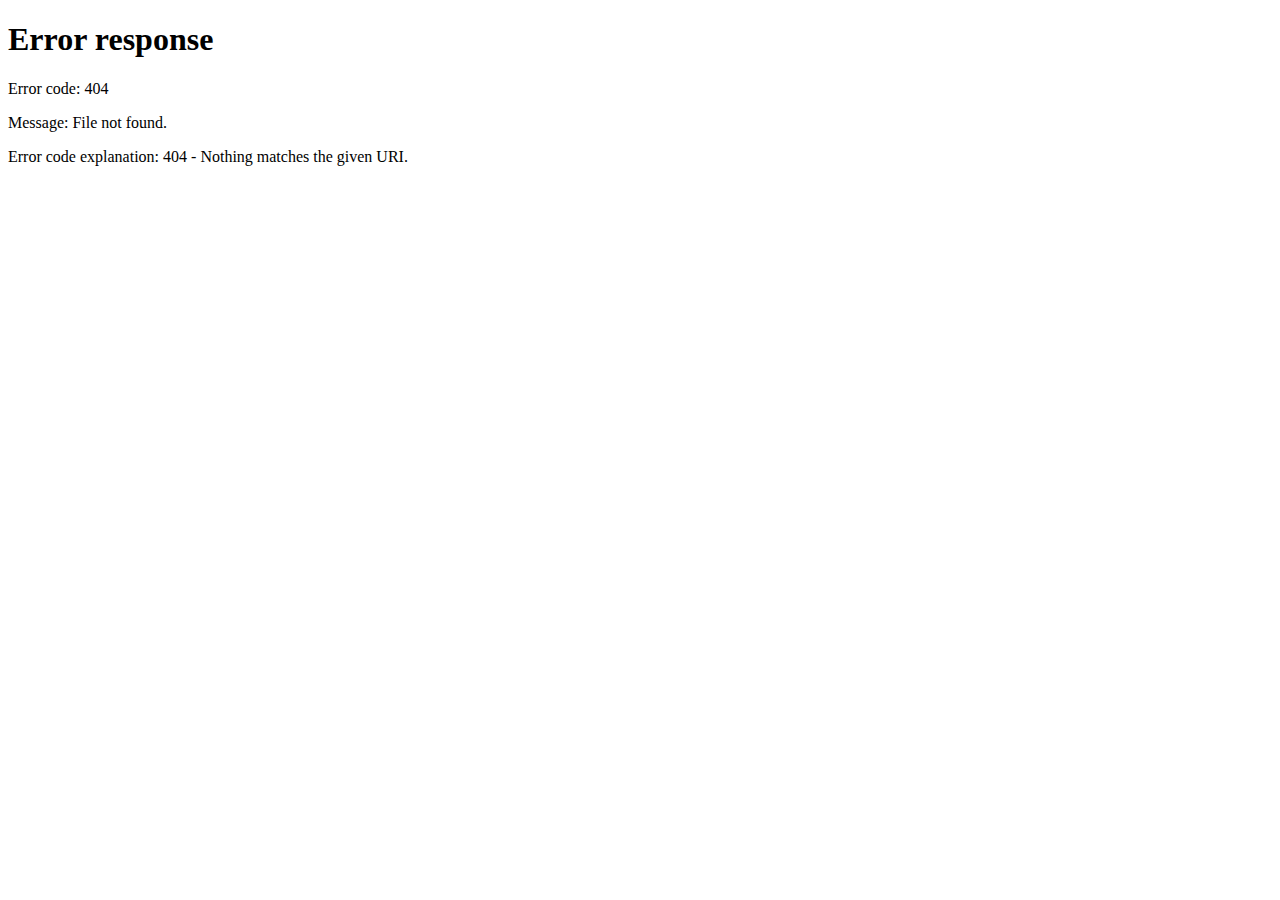
==== index.html @ b56ebe02 "Add files via upload" ====
<!DOCTYPE html>
<html lang="pt_BR">

<head>
<!-- META TAGS -->
<meta charset="utf-8">
<meta http-equiv="X-UA-Compatible" content="IE=edge">
<meta name="viewport" content="width=device-width, initial-scale=1, maximum-scale=1, user-scalable=0"/>
  <meta name="description" content="Não é de hoje que nós da Fiesp, do Ciesp, do Sesi e do Senai de São Paulo, reconhecemos que, sem um compromisso de todos com o desenvolvimento sustentável, comprometeremos não apenas a competitividade da nossa indústria e o crescimento econômico, mas principalmente o futuro do planeta.">
  <meta name="author" content="Fiesp">

<link rel="canonical" href="http://economiacircular.fiesp.com.br" />

<!-- Código do Google Analytics -->
    <script>
      (function(i,s,o,g,r,a,m){i['GoogleAnalyticsObject']=r;i[r]=i[r]||function(){
      (i[r].q=i[r].q||[]).push(arguments)},i[r].l=1*new Date();a=s.createElement(o),
      m=s.getElementsByTagName(o)[0];a.async=1;a.src=g;m.parentNode.insertBefore(a,m)
      })(window,document,'script','https://www.google-analytics.com/analytics.js','ga');
     
      ga('create', 'UA-20287553-8', 'auto');
      ga('send', 'pageview');
    </script>

<title>Economia Circular</title>

</head>
<body>
<script type="text/javascript">
	window.location="pt/index.html";
</script>
</body>
</html>
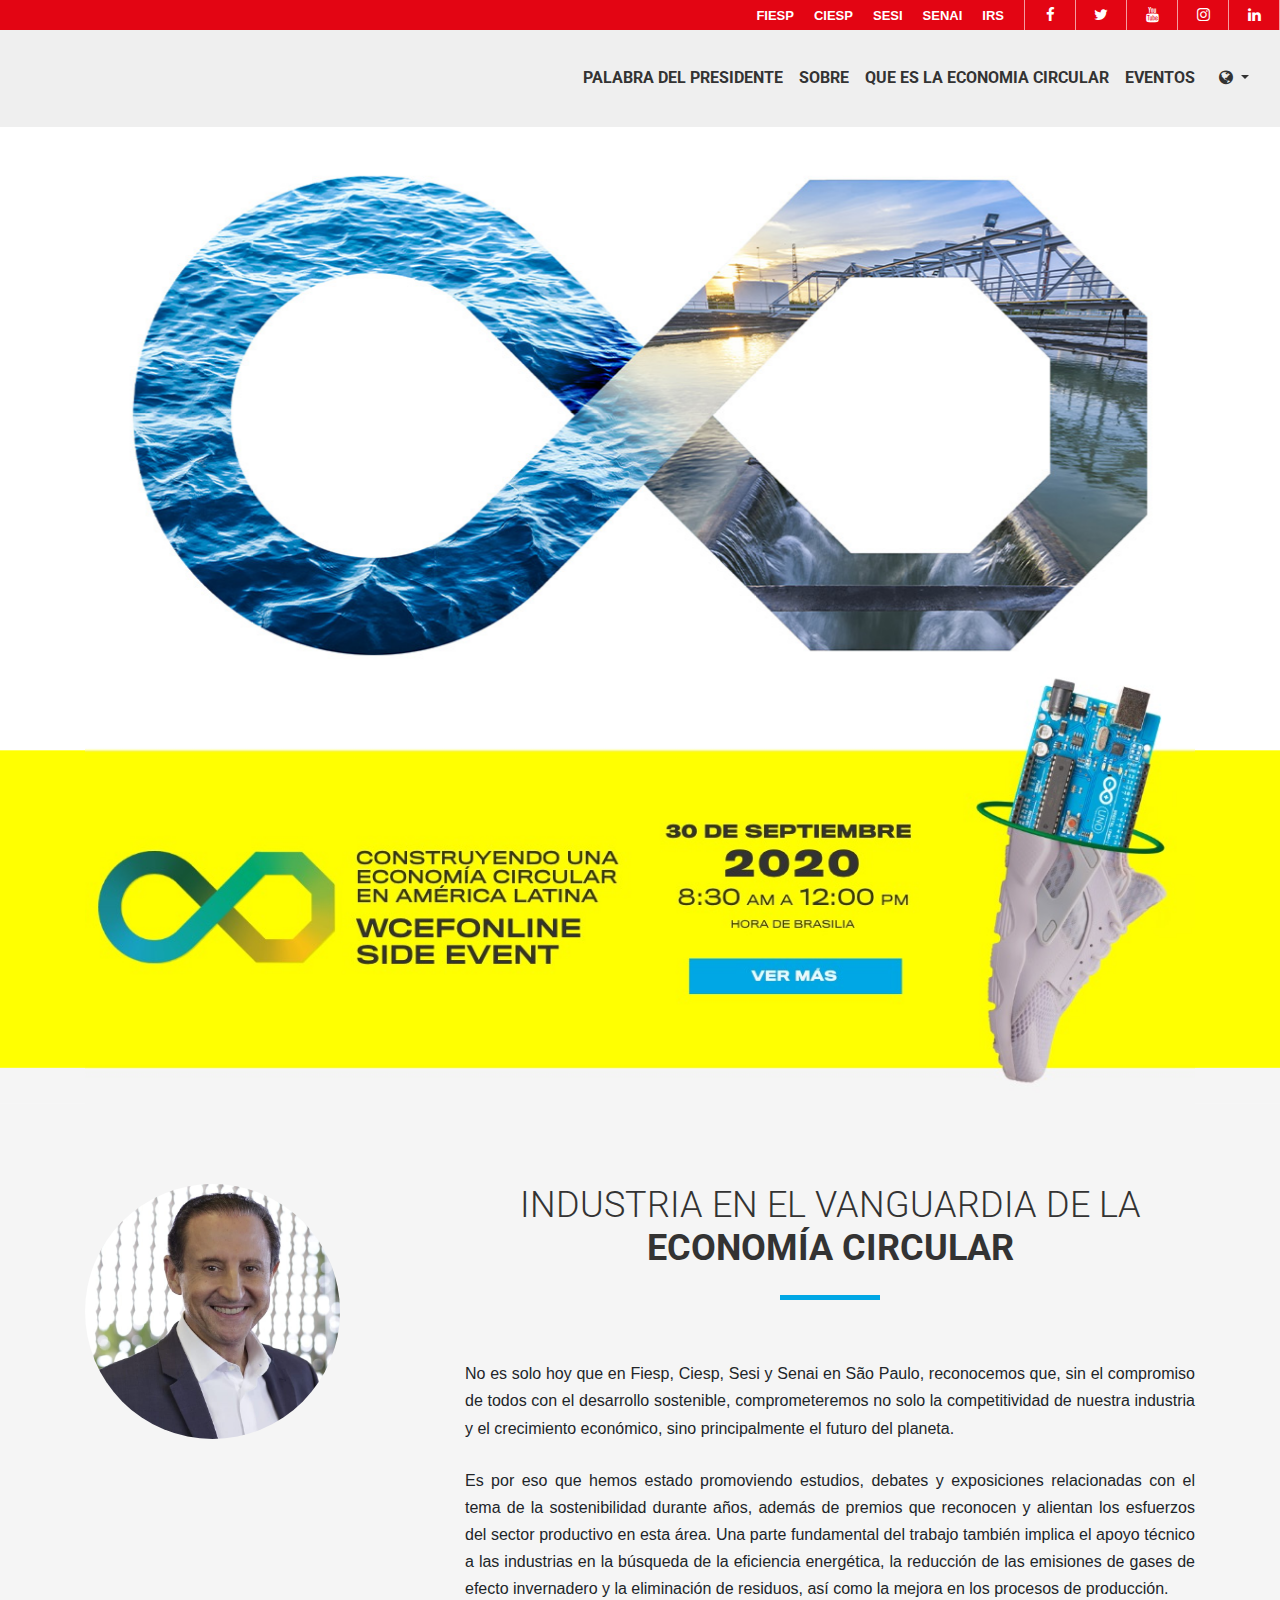
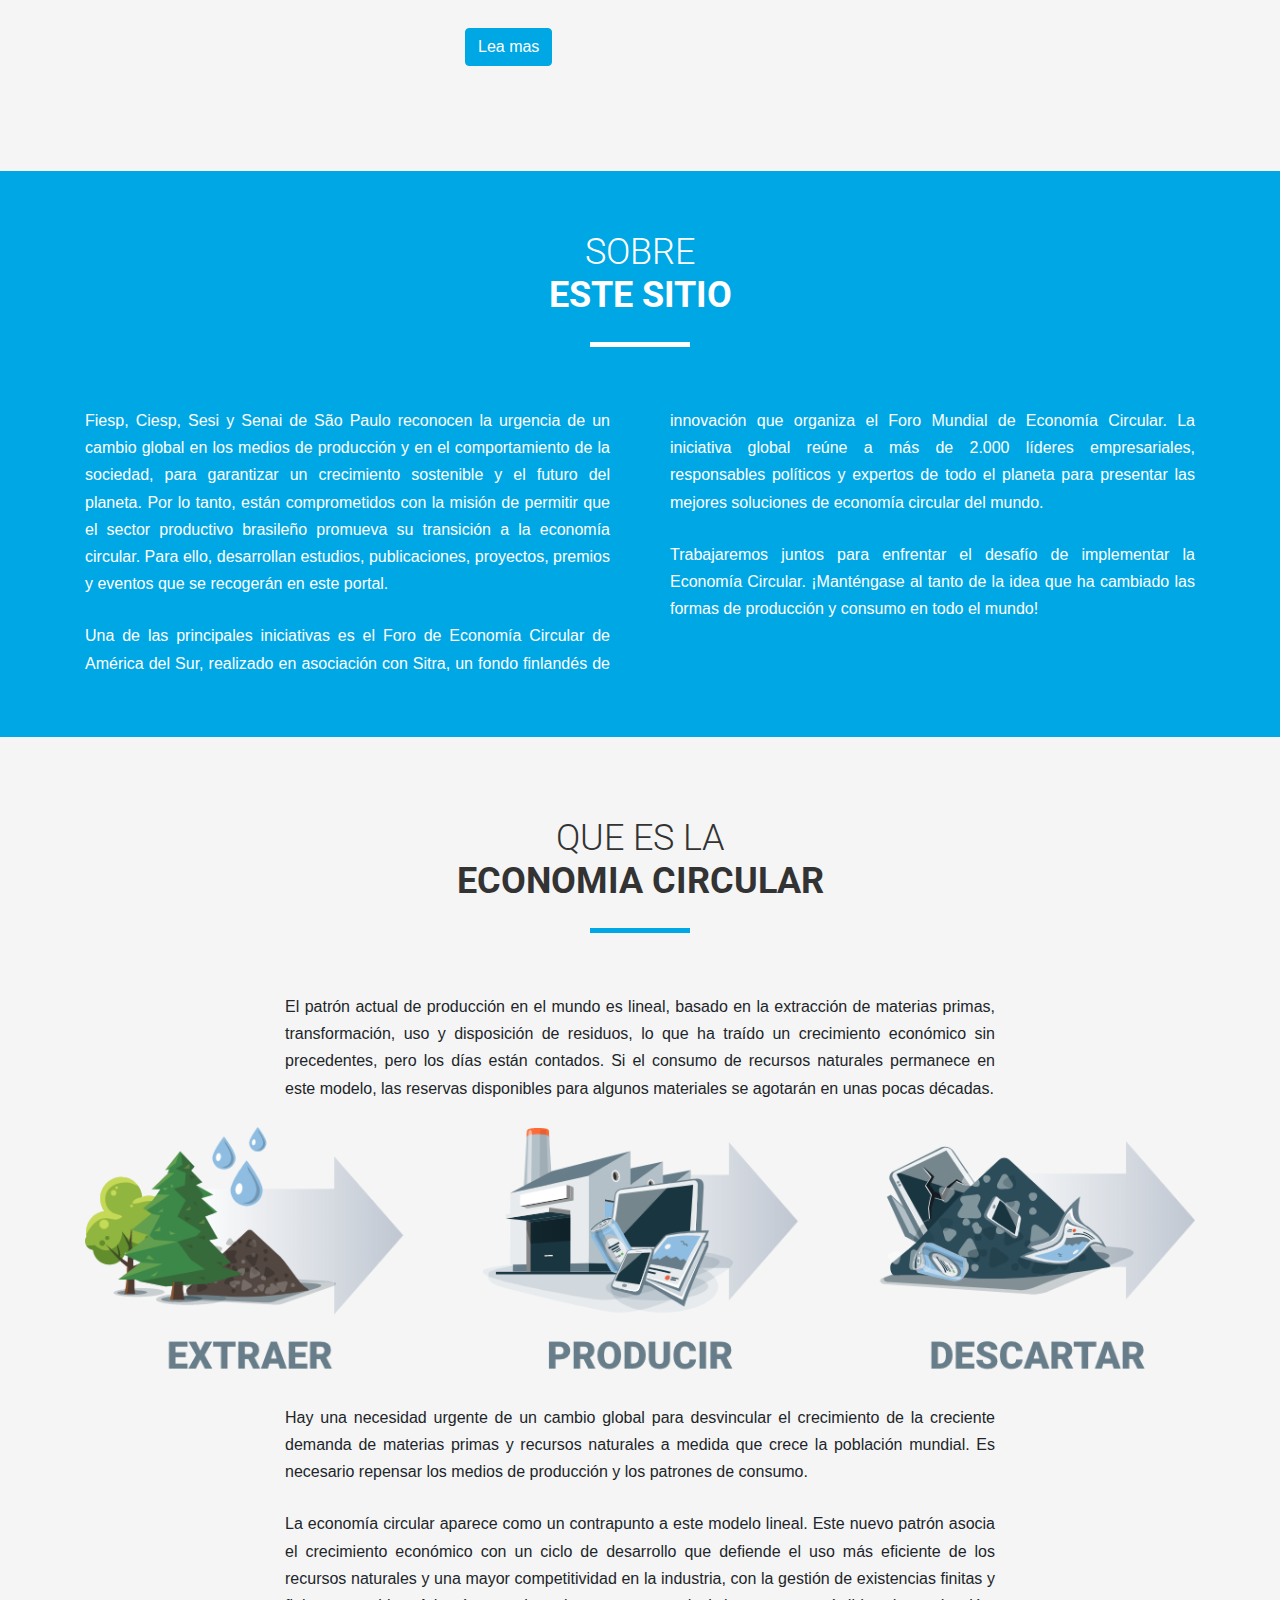
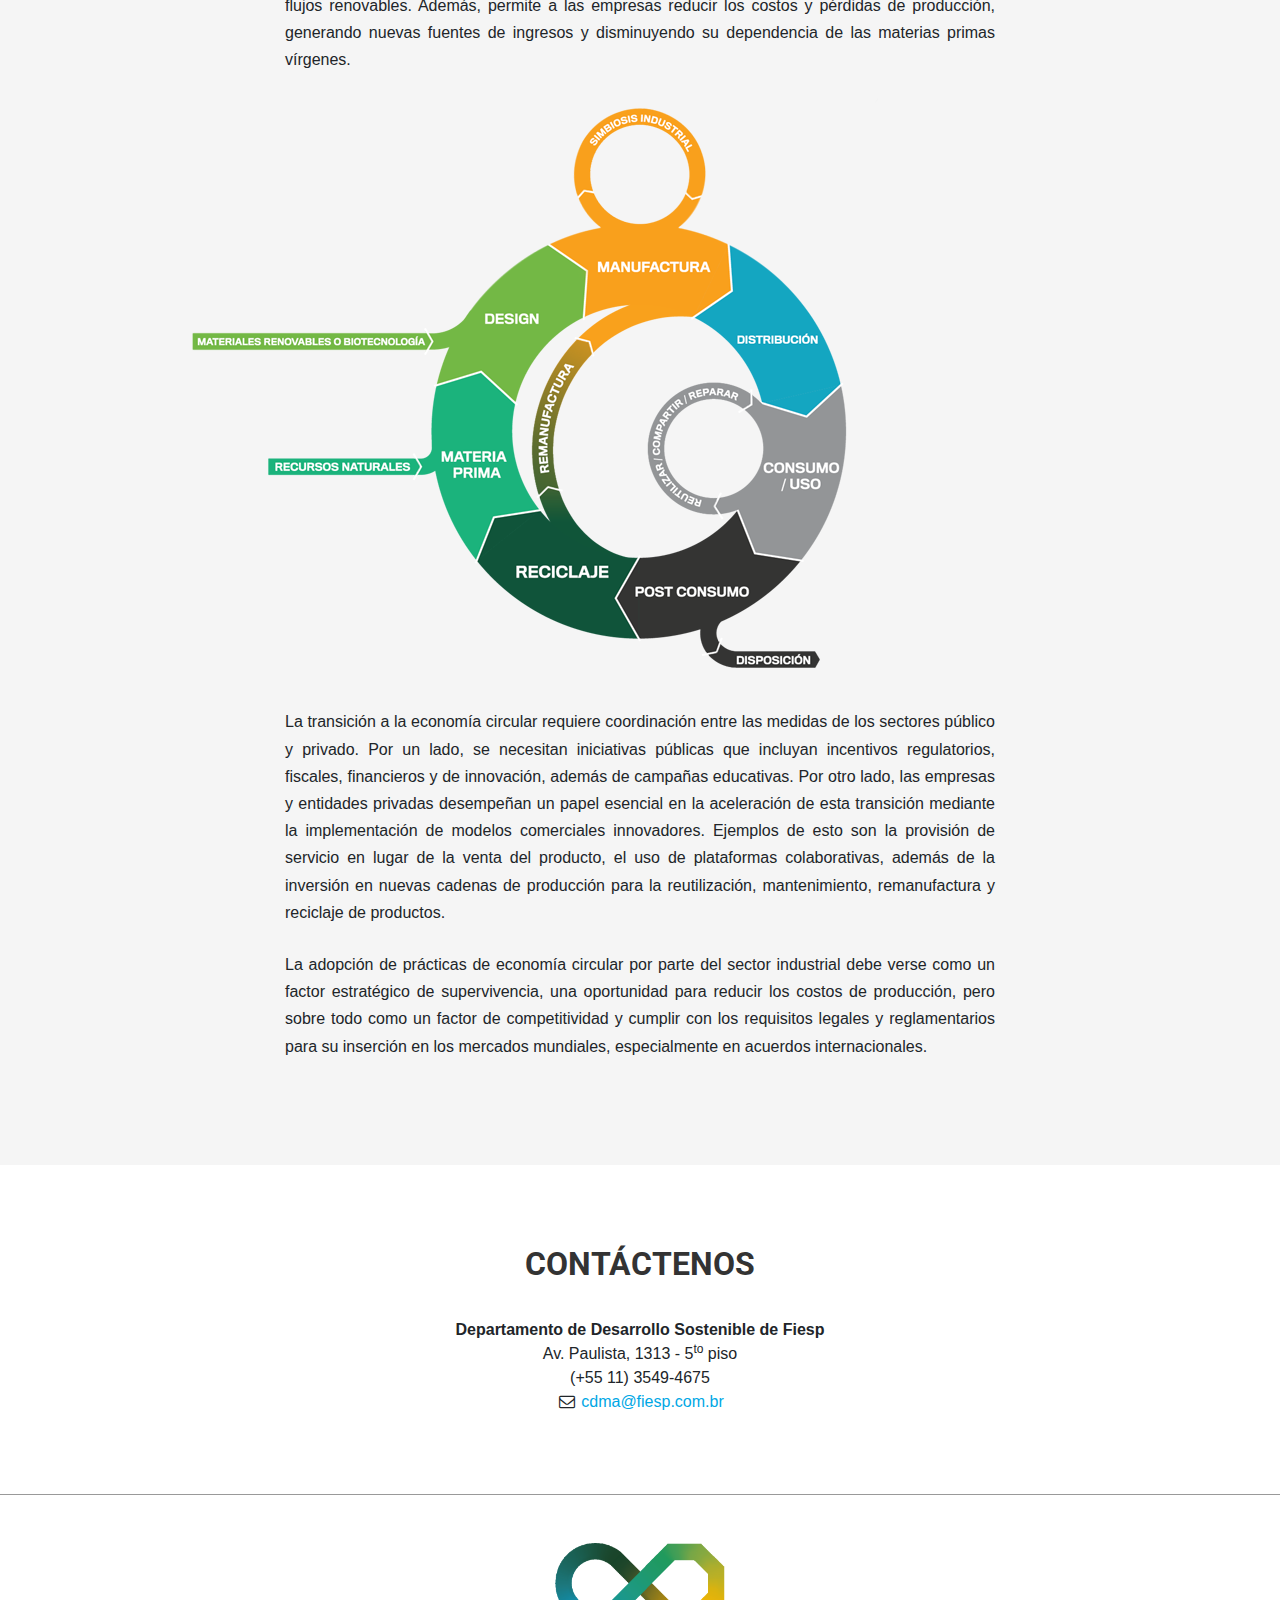
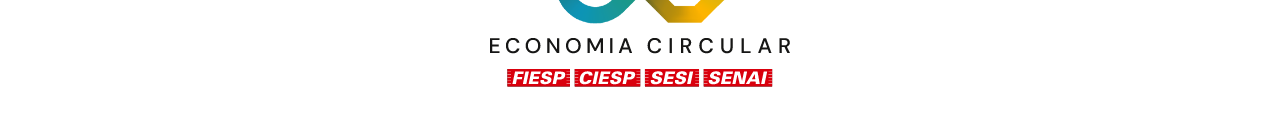
==== commit 418a2a0e: "Add files via upload" ====
--- a/index.html
+++ b/index.html
@@ -1,33 +1,379 @@
-<!DOCTYPE html>
-<html lang="pt_BR">
-
-<head>
-<!-- META TAGS -->
-<meta charset="utf-8">
-<meta http-equiv="X-UA-Compatible" content="IE=edge">
-<meta name="viewport" content="width=device-width, initial-scale=1, maximum-scale=1, user-scalable=0"/>
-  <meta name="description" content="Não é de hoje que nós da Fiesp, do Ciesp, do Sesi e do Senai de São Paulo, reconhecemos que, sem um compromisso de todos com o desenvolvimento sustentável, comprometeremos não apenas a competitividade da nossa indústria e o crescimento econômico, mas principalmente o futuro do planeta.">
-  <meta name="author" content="Fiesp">
-
-<link rel="canonical" href="http://economiacircular.fiesp.com.br" />
-
-<!-- Código do Google Analytics -->
-    <script>
-      (function(i,s,o,g,r,a,m){i['GoogleAnalyticsObject']=r;i[r]=i[r]||function(){
-      (i[r].q=i[r].q||[]).push(arguments)},i[r].l=1*new Date();a=s.createElement(o),
-      m=s.getElementsByTagName(o)[0];a.async=1;a.src=g;m.parentNode.insertBefore(a,m)
-      })(window,document,'script','https://www.google-analytics.com/analytics.js','ga');
-     
-      ga('create', 'UA-20287553-8', 'auto');
-      ga('send', 'pageview');
-    </script>
-
-<title>Economia Circular</title>
-
-</head>
-<body>
-<script type="text/javascript">
-	window.location="pt/index.html";
-</script>
-</body>
-</html>
+<!DOCTYPE html>
+<html lang="pt-br">
+
+<head>
+
+  <meta charset="utf-8">
+  <meta name="viewport" content="width=device-width, initial-scale=1, shrink-to-fit=no">
+  <meta name="description" content="Não é de hoje que nós da Fiesp, do Ciesp, do Sesi e do Senai de São Paulo, reconhecemos que, sem um compromisso de todos com o desenvolvimento sustentável, comprometeremos não apenas a competitividade da nossa indústria e o crescimento econômico, mas principalmente o futuro do planeta.">
+  <meta name="author" content="Fiesp">
+
+
+  <!-- ../favico -->
+  <link rel="apple-touch-icon" sizes="57x57" href="../favico/apple-icon-57x57.png">
+  <link rel="apple-touch-icon" sizes="60x60" href="../favico/apple-icon-60x60.png">
+  <link rel="apple-touch-icon" sizes="72x72" href="../favico/apple-icon-72x72.png">
+  <link rel="apple-touch-icon" sizes="76x76" href="../favico/apple-icon-76x76.png">
+  <link rel="apple-touch-icon" sizes="114x114" href="../favico/apple-icon-114x114.png">
+  <link rel="apple-touch-icon" sizes="120x120" href="../favico/apple-icon-120x120.png">
+  <link rel="apple-touch-icon" sizes="144x144" href="../favico/apple-icon-144x144.png">
+  <link rel="apple-touch-icon" sizes="152x152" href="../favico/apple-icon-152x152.png">
+  <link rel="apple-touch-icon" sizes="180x180" href="../favico/apple-icon-180x180.png">
+  <link rel="icon" type="image/png" sizes="192x192"  href="../favico/android-icon-192x192.png">
+  <link rel="icon" type="image/png" sizes="32x32" href="../favico/../favicon-32x32.png">
+  <link rel="icon" type="image/png" sizes="96x96" href="../favico/../favicon-96x96.png">
+  <link rel="icon" type="image/png" sizes="16x16" href="../favico/../favicon-16x16.png">
+  <link rel="manifest" href="../favico/manifest.json">
+  <meta name="msapplication-TileColor" content="#00A7E5">
+  <meta name="msapplication-TileImage" content="../favico/ms-icon-144x144.png">
+  <meta name="theme-color" content="#00A7E5">
+  <link rel="canonical" href="http://economiacircular.fiesp.com.br" />
+
+  
+
+  <!-- FACEBOOK METAS -->
+  <meta property="og:locale" content="pt_br" />
+  <meta property="og:type" content="website" />
+  <meta property="og:title" content="Economia Circular" />
+  <meta property="og:description" content="Não é de hoje que nós da Fiesp, do Ciesp, do Sesi e do Senai de São Paulo, reconhecemos que, sem um compromisso de todos com o desenvolvimento sustentável, comprometeremos não apenas a competitividade da nossa indústria e o crescimento econômico, mas principalmente o futuro do planeta." />
+  <meta property="og:url" content="http://economiacircular.fiesp.com.br" />
+  <meta property="og:site_name" content="Economia Circular" />
+  <meta property="og:image" content="http://economiacircular.fiesp.com.br/images/card-fb-forum-Economia-Circular.png" /><!-- COLOCAR IMAGEM PARA O FACEBOOK SHARE -->
+
+
+
+
+  <title>Economia Circular</title>
+
+  <!-- Bootstrap core CSS -->
+  <link href="../css/bootstrap.min.css" rel="stylesheet">
+
+  <!-- Custom styles for this template -->
+  <link href="../css/navegacao-portais.css" rel="stylesheet">
+  <link href="css/custom.css" rel="stylesheet">
+  <link href="https://cdnjs.cloudflare.com/ajax/libs/font-awesome/4.7.0/css/font-awesome.css" rel="stylesheet" >
+
+  <!-- Código do Google Analytics -->
+    <script>
+      (function(i,s,o,g,r,a,m){i['GoogleAnalyticsObject']=r;i[r]=i[r]||function(){
+      (i[r].q=i[r].q||[]).push(arguments)},i[r].l=1*new Date();a=s.createElement(o),
+      m=s.getElementsByTagName(o)[0];a.async=1;a.src=g;m.parentNode.insertBefore(a,m)
+      })(window,document,'script','https://www.google-analytics.com/analytics.js','ga');
+     
+      ga('create', 'UA-20287553-8', 'auto');
+      ga('send', 'pageview');
+    </script>
+
+    <style>
+      /* The Modal (background) */
+.subscribe-mmodal {
+    opacity: 0;
+    visibility: hidden;
+    display: flex;
+    position: fixed;
+    z-index: 100000;
+    left: 0;
+    top: 0;
+    width: 100%;
+    height: 100%;
+    overflow: auto;
+    transition: all 500ms ease-in-out;
+    background-color: rgba(0,0,0,0.7);
+}
+
+/* Modal Content/Box */
+.subscribe-mmodal-content {
+    margin: auto;
+    background-color: #ffcc00;
+    padding: 100px 20px;
+    width: 90%; /* Could be more or less, depending on screen size */
+    text-align: center
+}
+
+/* The Close Button */
+.subscribe-mmodal-close {
+    color: #333;
+    float: right;
+    font-size: 44px;
+    font-weight: bold;
+    margin-top: -100px;
+}
+
+.subscribe-mmodal-close:hover,
+.subscribe-mmodal-close:focus {
+    color: black;
+    text-decoration: none;
+    cursor: pointer;
+}
+
+.subscribe-mmodal.is-active{
+  visibility: visible;
+  opacity: 1;
+}
+    </style>
+</head>
+
+<body id="page-top">
+
+  <!-- The Modal -->
+<div class="subscribe-mmodal">
+
+  <!-- Modal content -->
+  <div class="subscribe-mmodal-content">
+    <span class="subscribe-mmodal-close">&times;</span>
+    <div class="col-10 offset-1">
+      <h1 class="h3">
+              <strong>FORUM SUL-AMERICANO de Economia Circular está suspenso.</strong> <br>Ainda não há previsão de nova data para acontecer.
+      </h1>
+    </div>
+  </div>
+
+</div>
+
+  <section id="navegacao" class="navegacao-portais fiesp">
+        <div class="container-fluid">
+            <div>
+                <ul class="pull-right">
+                    <li class="Fiesp"><a href="http://www.fiesp.com.br/" target="_blank" rel="external" title="link para acessar o site da Fiesp">Fiesp</a></li>
+                    <li class="ciesp"><a href="http://www.ciesp.com.br/" target="_blank" rel="external" title="link para acessar o site do CIESP">CIESP</a></li>
+                    <li class="sesi"><a href="http://www.sesisp.org.br" target="_blank" rel="external" title="link para acessar o site do SESI São Paulo">SESI</a></li>
+                    <li class="senai"><a href="http://www.sp.senai.br" target="_blank" rel="external" title="link para acessar o site do SENAI São Paulo">SENAI</a></li>
+                    <li class="irs"><a href="http://www.fiesp.com.br/instituto-roberto-simonsen-irs" target="_blank" title="link para acessar o site do IRS">IRS</a></li>
+                    <li class="midias-sociais facebook"><a rel="external" target="_blank" href="http://www.facebook.com/Fiesp" class="fa fa-facebook" title="link para acessar a pagina da Fiesp no facebook"><strong>facebook</strong></a></li>
+                    <li class="midias-sociais twitter"><a rel="external" target="_blank" href="https://twitter.com/#!/Fiesp" class="fa fa-twitter" title="link para acessar a pagina da Fiesp no twitter"><strong>twitter</strong></a></li>
+                    <li class="midias-sociais youtube"><a rel="external" target="_blank" href="http://www.youtube.com/user/Fiesponline" class="fa fa-youtube" title="link para acessar o canal da Fiesp no youtube"><strong>youtube</strong></a></li>
+                    <li class="midias-sociais instagram"><a rel="external" target="_blank" href="http://www.instagram.com/instaFiesp" class="fa fa-instagram" title="link para acessar a pagina da Fiesp no instagram"><strong>instagram</strong></a></li>
+                    <li class="midias-sociais linkedin"><a rel="external" target="_blank" href="https://www.linkedin.com/company/Fiesp" class="fa fa-linkedin" title="link para acessar a pagina da Fiesp no linkedin"><strong>linkedin</strong></a></li>
+                </ul>
+            </div>
+        </div>
+    </section> 
+    <!-- FIM BARRA FIESP -->
+  <!-- Navigation -->
+  <nav class="navbar navbar-expand-lg navbar-light bg-light fixed-top " id="mainNav">
+    <div class="container-fluid">
+      <a id="logo" class="js-scroll-trigger main my-3" href="#page-top"></a>
+
+
+      <button class="navbar-toggler" type="button" data-toggle="collapse" data-target="#navbarResponsive" aria-controls="navbarResponsive" aria-expanded="false" aria-label="Toggle navigation">
+        <span class="navbar-toggler-icon"></span>
+      </button>
+      <div class="collapse navbar-collapse" id="navbarResponsive">
+        <ul class="navbar-nav ml-auto">
+          
+          <li class="nav-item px-2">
+            <a class="nav-link js-scroll-trigger" href="#presidente">PALABRA DEL PRESIDENTE</a>
+          </li>
+          <li class="nav-item px-2">
+            <a class="nav-link js-scroll-trigger" href="#sobre">SOBRE</a>
+          </li>
+          <li class="nav-item px-2">
+            <a class="nav-link js-scroll-trigger" href="#economia-circular">QUE ES LA ECONOMIA CIRCULAR</a>
+          </li>
+          
+          <li class="nav-item  px-2">
+            <a class="nav-link js-scroll-trigger" href="forum-sul-americano-2020.html">EVENTOS</a>
+          </li>
+          <li class="nav-item dropdown ml-3">
+            <a class="nav-link dropdown-toggle" href="#" id="navbarDropdown" role="button" data-toggle="dropdown" aria-haspopup="true" aria-expanded="false">
+              <i class="fa fa-globe" aria-hidden="true"></i> 
+            </a>
+            <div class="dropdown-menu" style="right: 0px !important; left: initial !important;" aria-labelledby="navbarDropdown">
+              <a class="dropdown-item text-right" href="../pt/index.html">Português <img src="images/pt.gif" alt="Lingua Portuguesa"></a>
+              <a class="dropdown-item text-right" href="../en/index.html">English <img src="images/en.gif" alt="English language"></a>
+              <a class="dropdown-item text-right" href="../es/index.html">Español <img src="images/es.gif" alt="Lengua Española"></a>
+            </div>
+          </li>
+        </ul>
+      </div>
+    </div>
+  </nav>
+
+  <header class="text-center">
+    <div class="cards">
+      <div class="cards__container">
+        <div class="cards__front card-1"></div>
+        <div class="cards__back card-2"></div>
+      </div>
+    </div>
+  </header>
+
+  <section id="banner" class="p-0 m-0">
+    <div class="container">
+      <div class="row">
+        <div class="col text-center">
+        <a href="forum-sul-americano-2020.html"><img src="images/banner-forum-sul-americano-2020.jpg" class="img-fluid d-none d-md-block" alt=""> <img src="images/banner-mobile-forum-sul-americano-2020.jpg" class="img-fluid d-inline d-md-none mt-5" alt=""></a>
+        </div>
+      </div>
+    </div>
+  </section>
+
+
+  <section id="presidente" class="section-with-bg">
+    <div class="container">
+      <div class="row">
+        <div class="col-4 col-sm-3 col-lg-3  text-center">
+          <img src="images/paulo-skaf.jpg" class="rounded-circle img-fluid" alt="">
+        </div>
+        
+        <div class="col-sm-9 col-lg-8 offset-lg-1 text-justify">
+          <div class="section-header ">
+            <h2>INDUSTRIA EN EL VANGUARDIA DE LA 
+              <br><strong>ECONOMÍA CIRCULAR</strong>
+            </h2>
+          </div> 
+
+          <p>No es solo hoy que en Fiesp, Ciesp, Sesi y Senai en São Paulo, reconocemos que, sin el compromiso de todos con el desarrollo sostenible, comprometeremos no solo la competitividad de nuestra industria y el crecimiento económico, sino principalmente el futuro del planeta. </p>
+
+          <p>
+            Es por eso que hemos estado promoviendo estudios, debates y exposiciones relacionadas con el tema de la sostenibilidad durante años, además de premios que reconocen y alientan los esfuerzos del sector productivo en esta área. Una parte fundamental del trabajo también implica el apoyo técnico a las industrias en la búsqueda de la eficiencia energética, la reducción de las emisiones de gases de efecto invernadero y la eliminación de residuos, así como la mejora en los procesos de producción. 
+          </p>
+
+          <div class="collapse " id="collapseExample">
+            <p class="text-justify">
+            Así, el reciclaje, la logística inversa, la economía baja en carbono, entre otros, son aspectos en los que ya somos protagonistas y que la industria brasileña ya practica con éxito. Sin embargo, es hora de dar el siguiente paso, es decir, ayudar a nuestro sector productivo a estar a la vanguardia del desafío actual, que es la economía circular. 
+            </p>
+
+            <p>El modelo lineal, es decir, el que comienza con la extracción de materia prima, pasa por su transformación y uso, y termina con la eliminación de residuos, se está agotando. La economía circular es la alternativa para este modelo, ya que está inspirado en lo que siempre ha prevalecido en la naturaleza, es decir, que nada se pierde, todo se transforma. Por lo tanto, desde esta perspectiva, la elección de la materia prima, el proceso de producción, el envasado, el transporte, la reutilización de lo que se descartaría, en resumen, se revisa todo el ciclo no solo para preservar el medio ambiente, sino también para crear un sistema de producción regenerativa. </p>
+
+            <p>Es en base a este espíritu que lanzamos este portal de Economía Circular. Reunir todas las iniciativas de la industria y sus entidades en un solo lugar para promover esta revolución, como el Foro Sudamericano sobre Economía Circular 2020, entre otros eventos, cursos y publicaciones. </p>
+
+            <p>Así, a través de estas y muchas otras acciones, Fiesp, Ciesp, Sesi y Senai promueven la inserción definitiva de la industria en este cambio de paradigma, lo que nos permitirá enfrentar los complejos desafíos de las próximas décadas. Haremos esto pensando no solo en el éxito del sector productivo, sino también en el futuro del planeta.</p>
+            <p>
+              <strong>Paulo Skaf</strong><br>
+              Presidente de Fiesp, Ciesp, Sesi y Senai
+            </p>
+
+          </div>
+
+          <p><a class="btn btn-primary viewMore" role="button" href="#collapseExample"
+            aria-expanded="false" aria-controls="collapseExample" data-toggle="collapse"> </a></p>
+          </div>
+
+        </div>
+      </div>
+    </div>
+  </section>
+
+  <!-- SOBRE -->
+  <section id="sobre" class="section-with-blue">
+    <div class="container">
+      <div class="row">
+        <div class="col-12">
+          <div class="section-header-dark">
+            <h2>Sobre <br>
+              <strong> este SITIO</strong>
+            </h2>
+          </div>
+
+          <div class="colunas text-justify">
+            <p>Fiesp, Ciesp, Sesi y Senai de São Paulo reconocen la urgencia de un cambio global en los medios de producción y en el comportamiento de la sociedad, para garantizar un crecimiento sostenible y el futuro del planeta. Por lo tanto, están comprometidos con la misión de permitir que el sector productivo brasileño promueva su transición a la economía circular. Para ello, desarrollan estudios, publicaciones, proyectos, premios y eventos que se recogerán en este portal. </p>
+
+            <p>Una de las principales iniciativas es el Foro de Economía Circular de América del Sur, realizado en asociación con Sitra, un fondo finlandés de innovación que organiza el Foro Mundial de Economía Circular. La iniciativa global reúne a más de 2.000 líderes empresariales, responsables políticos y expertos de todo el planeta para presentar las mejores soluciones de economía circular del mundo.</p>
+
+            <p>Trabajaremos juntos para enfrentar el desafío de implementar la Economía Circular. ¡Manténgase al tanto de la idea que ha cambiado las formas de producción y consumo en todo el mundo!</p>
+          </div>
+
+        </div>
+
+      </div>
+    </div>
+  </section>
+
+    <!-- SOBRE -->
+  <section id="economia-circular" class="section-with-bg">
+    <div class="container">
+      <div class="row">
+        <div class="col-12">
+          <div class="section-header">
+            <h2>QUE ES LA  <br>
+              <strong>ECONOMIA CIRCULAR</strong>
+            </h2>
+          </div>
+
+          <div class="col-md-8 offset-md-2 text-justify">
+            <p>El patrón actual de producción en el mundo es lineal, basado en la extracción de materias primas, transformación, uso y disposición de residuos, lo que ha traído un crecimiento económico sin precedentes, pero los días están contados. Si el consumo de recursos naturales permanece en este modelo, las reservas disponibles para algunos materiales se agotarán en unas pocas décadas.</p>
+          </div>
+
+            <p class="text-center"><img src="images/fluxo-economia-linear.png" alt="Fluxo economia linear" class="img-fluid"></p>
+
+            <div class="col-md-8 offset-md-2 text-justify">
+
+            <p>Hay una necesidad urgente de un cambio global para desvincular el crecimiento de la creciente demanda de materias primas y recursos naturales a medida que crece la población mundial. Es necesario repensar los medios de producción y los patrones de consumo.</p>
+
+            <p>La economía circular aparece como un contrapunto a este modelo lineal. Este nuevo patrón asocia el crecimiento económico con un ciclo de desarrollo que defiende el uso más eficiente de los recursos naturales y una mayor competitividad en la industria, con la gestión de existencias finitas y flujos renovables. Además, permite a las empresas reducir los costos y pérdidas de producción, generando nuevas fuentes de ingresos y disminuyendo su dependencia de las materias primas vírgenes.</p>
+
+            </div>
+
+            <p class="text-center"><img src="images/fluxo-economia-circular.png" alt="Fluxo economia linear" class="img-fluid"></p>
+
+            <div class="col-md-8 offset-md-2 text-justify">
+
+            <p>La transición a la economía circular requiere coordinación entre las medidas de los sectores público y privado. Por un lado, se necesitan iniciativas públicas que incluyan incentivos regulatorios, fiscales, financieros y de innovación, además de campañas educativas. Por otro lado, las empresas y entidades privadas desempeñan un papel esencial en la aceleración de esta transición mediante la implementación de modelos comerciales innovadores. Ejemplos de esto son la provisión de servicio en lugar de la venta del producto, el uso de plataformas colaborativas, además de la inversión en nuevas cadenas de producción para la reutilización, mantenimiento, remanufactura y reciclaje de productos.</p>
+
+            <p>La adopción de prácticas de economía circular por parte del sector industrial debe verse como un factor estratégico de supervivencia, una oportunidad para reducir los costos de producción, pero sobre todo como un factor de competitividad y cumplir con los requisitos legales y reglamentarios para su inserción en los mercados mundiales, especialmente en acuerdos internacionales.</p>
+            </div>
+          </div>
+
+        </div>
+
+      </div>
+    </div>
+  </section>
+
+<section id="contato" class="bg-gray">
+    <div class="container">
+      <div class="row">
+        <div class="col mx-auto">
+          <h2 class="text-center">CONTÁCTENOS</h2>
+          <div class="row">
+          <div class="col-sm-5 mx-auto text-center"> <strong>Departamento de Desarrollo Sostenible de Fiesp</strong><br>
+            Av. Paulista, 1313 - 5<sup>to</sup> piso<br>
+             (+55 11) 3549-4675<br>
+
+            <i class="fa fa-envelope-o fa-fw"></i> <a href="mailto:cdma@fiesp.com.br" target="_blank">cdma@fiesp.com.br</a> </div>
+          
+        </div>
+        </div>
+      </div>
+    </div>
+  </section>
+
+
+  <!-- Footer -->
+  <footer class="py-5 mb-5 ">
+    <div class="container-fluid text-center">
+    <img src="images/logo-economia-circular-rodape.png" class="img-fluid ">
+  </div>
+    <!-- /.container -->
+  </footer>
+
+
+  <!-- Bootstrap core JavaScript -->
+  <script src="../js/bootstrap.js"></script>
+  <script src="../js/jquery.js"></script>
+  <script src="../js/bootstrap.bundle.min.js"></script>
+  <script src="../js/retina.js" type="text/javascript"></script>
+  <script src="../js/custom.js"></script>
+  <!-- Plugin JavaScript -->
+  <script src="../js/jquery.easing.js"></script>
+
+  <!-- Custom JavaScript for this theme -->
+  <script src="../js/scrolling-nav.js"></script>
+  <script src="../js/classie.js"></script>
+  <script src="../js/cbpAnimatedHeader.js"></script> 
+
+<!-- <script>
+  function subscribeModal() {
+  $('.subscribe-mmodal').addClass('is-active');
+  $(".subscribe-mmodal-close").on('click', function() {
+    $('.subscribe-mmodal').removeClass('is-active');
+  });
+}
+
+subscribeModal();
+</script> -->
+
+</body>
+
+</html>
--- a/css/navegacao-portais.css
+++ b/css/navegacao-portais.css
@@ -0,0 +1,148 @@
+@charset "UTF-8";++@import url('https://cdnjs.cloudflare.com/ajax/libs/font-awesome/4.7.0/css/font-awesome.min.css');++/* CSS Document */+ #navegacao{+     margin: 0;+     padding: 0;+     display: block;+     position: fixed;+     outline: 0;+     text-decoration: none;+     list-style: none;+     line-height: normal;+     font-family: 'Source Sans Pro', sans-serif;+}+ #navegacao a {+     -webkit-transition: all ease .25s;+     -moz-transition: all ease .25s;+     transition: all ease .25s;+}+ #navegacao > div {+     padding-left: 0;+     padding-right: 0;+     box-sizing: border-box;+}+ .navegacao-portais {+     width: 100%;+     height: 30px;+     position: relative;+     top:0;+     z-index: 9999;+     background: #e30513;+}++++ .navegacao-portais .container{+	margin-right: auto;+    margin-left: auto;+	}++  .navegacao-portais.fiesp .container { width: 960px }+  +  .navegacao-portais.sesi .container { width: 960px }+  +  .navegacao-portais.senai {background-color: #006699;}+  .navegacao-portais.senai .container { width: 1004px }++ .navegacao-portais ul {+     margin: -7px 0 0 0;+    padding: 0;+    display: inline-block;+    list-style: none;+    float: right !important;+}++ .navegacao-portais ul li {+     display: inline-table;+     text-transform: uppercase;+     margin: 0 7px 0 0 ;+}+ .navegacao-portais ul li a {+     color: #ffffff;+     background: transparent;+     text-decoration: none;+     font-size: 13px; +}++ .navegacao-portais ul li a.fa {+ 	margin: 0;+    padding: 7px 0 8px;+ 	font-size: 15px;+    width: 27px+ }++ .navegacao-portais ul li a:hover, .navegacao-portais ul li a:active, .navegacao-portais ul li a:focus {+     color: rgba(255, 255, 255, .5);+     text-decoration: none;+}++ .navegacao-portais ul li.midias-sociais strong {display: none }++ .navegacao-portais ul li.midias-sociais{+     margin: 0 !important;+     padding: 0;+     text-align: center;+     font-weight: normal !important;+     border-left: 1px solid rgba(255, 255, 255, .6);+     background: none;+}++ .navegacao-portais ul li.midias-sociais:last-child { border-right:1px solid rgba(255, 255, 255, .6) }++ .navegacao-portais ul li.midias-sociais a:hover{+     color: #ffffff;+     text-decoration: none;+     background: transparent;+}+ .navegacao-portais .midias-sociais.facebook a:hover {+     background-color: #3B5998;+}+ .navegacao-portais .midias-sociais.twitter a:hover {+     background-color: #5EA9DD;+}+ .navegacao-portais .midias-sociais.youtube a:hover {+    color: #D22827 !important;+     background-color: #fff;+}+ .navegacao-portais .midias-sociais.linkedin a:hover {+     background-color: #0177B5;+}+ .navegacao-portais .midias-sociais.instagram a:hover {+     background: #cc2366;+     background: -moz-linear-gradient(45deg, #f09433 0%, #e6683c 25%, #dc2743 50%, #cc2366 75%, #bc1888 100%);+     background: -webkit-linear-gradient(45deg, #f09433 0%,#e6683c 25%,#dc2743 50%,#cc2366 75%,#bc1888 100%);+     background: linear-gradient(45deg, #f09433 0%,#e6683c 25%,#dc2743 50%,#cc2366 75%,#bc1888 100%);+}+ .navegacao-portais .midias-sociais.slideshare a:hover {+     background-color: #00A7A9;+}+ .navegacao-portais .midias-sociais.flickr a:hover {+     background-color: #0062DD;+}+/* RESPONSIVO */+ @media(min-width: 767px){+     #navegacao{+         font-size: 13px !important;+         font-weight: 600;+    }+    .navegacao-portais ul {+         margin: 0;+         padding: 0;+         display: inline-table;+         list-style: none;+         float: right !important;+    }+     .navegacao-portais ul li {+         margin: 0 20px 0 0 ;+         height: 100%+    }++     .navegacao-portais ul li a.fa {+        width: 50px;+        height: 100%+     }+}+ --- a/css/custom.css
+++ b/css/custom.css
@@ -0,0 +1,442 @@
+/*!
+ * Start Bootstrap - Scrolling Nav (https://startbootstrap.com/template-overviews/scrolling-nav)
+ * Copyright 2013-2019 Start Bootstrap
+ * Licensed under MIT (https://github.com/BlackrockDigital/startbootstrap-scrolling-nav/blob/master/LICENSE)
+ */
+@import url('https://fonts.googleapis.com/css?family=Roboto:300,400,700,900&display=swap');
+
+ body {
+	width: 100%;
+	height: 100%;
+	font-family: "Helvetica Neue", Helvetica, Arial, sans-serif;
+}
+
+html {
+	width: 100%;
+	height: 100%;
+}
+
+
+header {
+  padding: 70px 0 0;
+  margin-top: 90px
+}
+
+#header-forum{
+	padding: 70px 0 0;
+	margin-top: 90px;
+	margin-bottom: 0 !important;
+	background: url('../images/bg-slide-forum.png') repeat-x bottom center;
+	background-size: auto 89%
+}
+
+
+
+section {
+  padding: 80px 0;
+}
+
+h1,
+h2,
+h3,
+h4,
+h5,
+h6 {
+	margin: 0 0 35px;
+	text-transform: uppercase;
+	font-family: 'Roboto', Helvetica, Arial, sans-serif;
+	font-weight: 700;
+	color: #333333;
+
+}
+
+p, ul, ol {
+	margin: 0 0 25px;
+	font-size: 16px;
+	line-height: 1.7;
+}
+
+a { color: #00A7E5 }
+
+.btn-primary{
+	background-color: #00A7E5;
+	border-color: #00A7E5;
+}
+
+.fixed-top {
+    top: 29px;
+}
+
+.navbar-light .navbar-nav .nav-link {
+	font-family: 'Roboto', Helvetica, Arial, sans-serif;
+	font-weight: 700;
+	font-size: 16px;
+  text-align: center;
+	color: #333333;
+	padding: 10px 0;
+}
+
+
+
+.main {
+	width: 205px;
+	height: 50px;
+	display: inline-block;
+	background-position: 0 -50px;
+	z-index: 20;
+	-webkit-transition: all .3s ease;
+	-moz-transition: all .3s ease;
+	-ms-transition: all .3s ease;
+	-o-transition: all .3s ease;
+	transition: all .3s ease;
+	
+}
+
+.main.navbar-shrink {
+	/* width: 100%; */
+	background-image: url('../images/logo-top-forum.png');
+	background-repeat: no-repeat;
+	background-size: auto 100%;
+	background-position: 0 100%;
+	-webkit-transition: all .3s ease;
+	-moz-transition: all .3s ease;
+	-ms-transition: all .3s ease;
+	-o-transition: all .3s ease;
+	transition: all .3s ease;
+	z-index: 30;
+}
+
+.bg-light {
+	background-color: #efefef !important
+}
+
+.bg-forum {
+	background-color: #00A7E5 !important
+}
+
+.carousel-indicators li {
+	background-color: #00A7E5
+}
+
+.carousel-control-prev-icon {
+  background-image: url("data:image/svg+xml,%3csvg xmlns='http://www.w3.org/2000/svg' fill='#00A7E5' width='8' height='8' viewBox='0 0 8 8'%3e%3cpath d='M5.25 0l-4 4 4 4 1.5-1.5L4.25 4l2.5-2.5L5.25 0z'/%3e%3c/svg%3e");
+}
+
+.carousel-control-next-icon {
+  background-image: url("data:image/svg+xml,%3csvg xmlns='http://www.w3.org/2000/svg' fill='#00A7E5' width='8' height='8' viewBox='0 0 8 8'%3e%3cpath d='M2.75 0l-1.5 1.5L3.75 4l-2.5 2.5L2.75 8l4-4-4-4z'/%3e%3c/svg%3e");
+}
+/* Sections Header
+--------------------------------*/
+
+.section-header, 
+.section-header-dark {
+  margin-bottom: 60px;
+  position: relative;
+  padding-bottom: 20px;
+}
+
+.section-header::before,
+.section-header-dark::before {
+content: '';
+  position: absolute;
+  display: block;
+  width: 100px;
+  height: 5px;
+  bottom: 0;
+  left: calc(50% - 50px);
+}
+
+.section-header::before {
+  background: #00A7E5;
+}
+
+.section-header-dark::before {
+  background: #ffffff;
+}
+
+.section-header h2 {
+  font-size: 36px;
+  text-transform: uppercase;
+  text-align: center;
+  font-weight: 300;
+  margin-bottom: 10px;
+}
+
+.section-header-dark h2 {
+  font-size: 36px;
+  text-transform: uppercase;
+  text-align: center;
+  font-weight: 300;
+  margin-bottom: 10px;
+  color: #ffffff
+}
+
+.section-header h2 strong, 
+.section-header-dark h2 strong {
+  font-weight: 700;
+}
+
+
+.section-header p {
+  text-align: center;
+  padding: 0;
+  margin: 0;
+  font-size: 18px;
+  font-weight: 500;
+  color: #9195a2;
+}
+
+.section-header-dark p {
+  text-align: center;
+  padding: 0;
+  margin: 0;
+  font-size: 18px;
+  font-weight: 500;
+  color: #ffffff;
+}
+
+.section-with-bg {
+  background-color: #F5F5F5;
+}
+
+.section-with-blue {
+  background-color: #00A7E5;
+}
+
+
+/* FLIP IMAGES */
+
+.cards {
+  width: 100%;
+  margin: 0 auto;
+  -webkit-perspective: 2000px;
+          perspective: 2000px;
+}
+.cards__container {
+  width: 100%;
+  height: 255px;
+  position: relative;/* 
+  padding-bottom: 30%; */
+  -webkit-transition: .65s cubic-bezier(0.175, 0.885, 0.32, 1.275);
+  transition: .65s cubic-bezier(0.175, 0.885, 0.32, 1.275);
+  -webkit-transform-style: preserve-3d;
+          transform-style: preserve-3d;         
+}
+.cards__front, .cards__back {
+  width: 100%;
+  height: 100%;
+  -webkit-backface-visibility: hidden;
+          backface-visibility: hidden;
+  position: absolute;
+  top: 0;
+  left: 0;
+  border-radius: 0;
+  background-size: contain;
+  background-repeat: no-repeat;
+  background-position: top center;
+}
+.cards__front {
+  z-index: 2;
+  -webkit-transform: rotateX(0deg);
+          transform: rotateX(0deg);
+}
+.cards__back {
+  -webkit-transform: rotateX(180deg);
+          transform: rotateX(180deg);
+}
+.cards.is-flipped .cards__container {
+  -webkit-transform: rotateX(180deg);
+          transform: rotateX(180deg);
+}
+
+.card-1 {
+  background-image: url('../images/slide01.jpg');
+}
+
+.card-2 {
+  background-image: url('../images/slide02.jpg');
+}
+
+.card-3 {
+  background-image: url('../images/slide03.jpg');
+}
+
+.card-4 {
+  background-image: url('../images/slide04.jpg');
+}
+
+
+
+
+/* SOBRE */
+#sobre {
+	padding:60px 0; 
+	color: #ffffff
+}
+
+.colunas {
+  column-count: 1;
+  column-gap: 60px;
+}
+
+
+#presidente .viewMore[aria-expanded="false"]:before{
+  content:"Lea mas";
+}
+
+#presidente .viewMore[aria-expanded="true"]:before{
+  content:"Cerca";
+}
+
+#sobre-forum {
+	padding:60px 0; 
+	color: #333333
+}
+
+/* #banner{
+	background: url('../images/bg-banner.jpg') repeat-x top center ;
+	background-size:  auto 100%
+} */
+
+/*--------------------------------------------------------------
+# programacao Section
+--------------------------------------------------------------*/
+
+#programacao {
+  padding: 60px 0 60px 0;
+}
+
+#programacao .nav-tabs {
+  text-align: center;
+  margin: auto;
+  display: block;
+  border-bottom: 0;
+  margin-bottom: 30px;
+  margin-top: 30px;
+}
+
+ #programacao .nav-tabs li {
+  display: inline-block;
+  margin-bottom: 0;
+}
+
+#programacao  .nav-tabs a {
+  border: none;
+  border-radius: 50px;
+  font-weight: 600;
+  background-color: #0e1b4d;
+  color: #fff;
+  padding: 10px 70px;
+}
+
+#programacao .nav-tabs a.active {
+  background-color: #00A7E5 !important;
+  color: #fff !important;
+}
+
+#programacao .sub-heading {
+  text-align: center;
+  font-size: 18px;
+  font-style: italic;
+  margin: 0 auto 30px auto;
+}
+
+#programacao .tab-pane {
+  transition: ease-in-out .2s;
+}
+
+#programacao .programacao-item {
+  border-bottom: 1px solid #cad4f6;
+  padding-top: 15px;
+  padding-bottom: 15px;
+  transition: background-color ease-in-out 0.3s;
+}
+
+#programacao .programacao-item:hover {
+  background-color: #f6f7fd;
+}
+
+#programacao .programacao-item time {
+  padding-bottom: 5px;
+  display: inline-block;
+}
+
+#programacao .programacao-item .speaker {
+  width: 60px;
+  height: 60px;
+  overflow: hidden;
+  border-radius: 50%;
+  float: left;
+  margin: 0 10px 10px 0;
+}
+
+#programacao .programacao-item .speaker img {
+  height: 100%;
+  -webkit-transform: translateX(-50%);
+  transform: translateX(-50%);
+  margin-left: 50%;
+  transition: all ease-in-out 0.3s;
+}
+
+#programacao .programacao-item h4 {
+  font-size: 18px;
+  font-weight: 600;
+  margin-bottom: 5px;
+}
+
+#programacao .programacao-item h4 span {
+  color: #19328e;
+  font-weight: normal;
+  font-size: 16px;
+}
+
+#programacao .programacao-item p {
+  margin-bottom: 0;
+}
+
+footer {
+	border-top: 1px solid #999
+}
+
+
+/*
+####
+RESPONSIVO
+####
+*/
+
+
+@media(min-width: 767px){
+ 
+	.colunas {
+		column-count: 2;
+		column-gap: 60px;
+	}
+	#banner{
+		background: url('../images/bg-banner.jpg') repeat-x bottom center ;
+		background-size:  auto 104%
+	}
+	.cards__container {
+		height: 400px;
+	}
+}
+
+
+@media (min-width: 992px) {
+  .navbar-light .navbar-nav .nav-link {
+    font-size: 14px;
+  }
+  
+}
+
+
+@media(min-width: 1200px){
+  .navbar-light .navbar-nav .nav-link {
+    font-size: 16px;
+  }
+	.cards__container {
+		height: 510px;
+	}
+}
+
+
